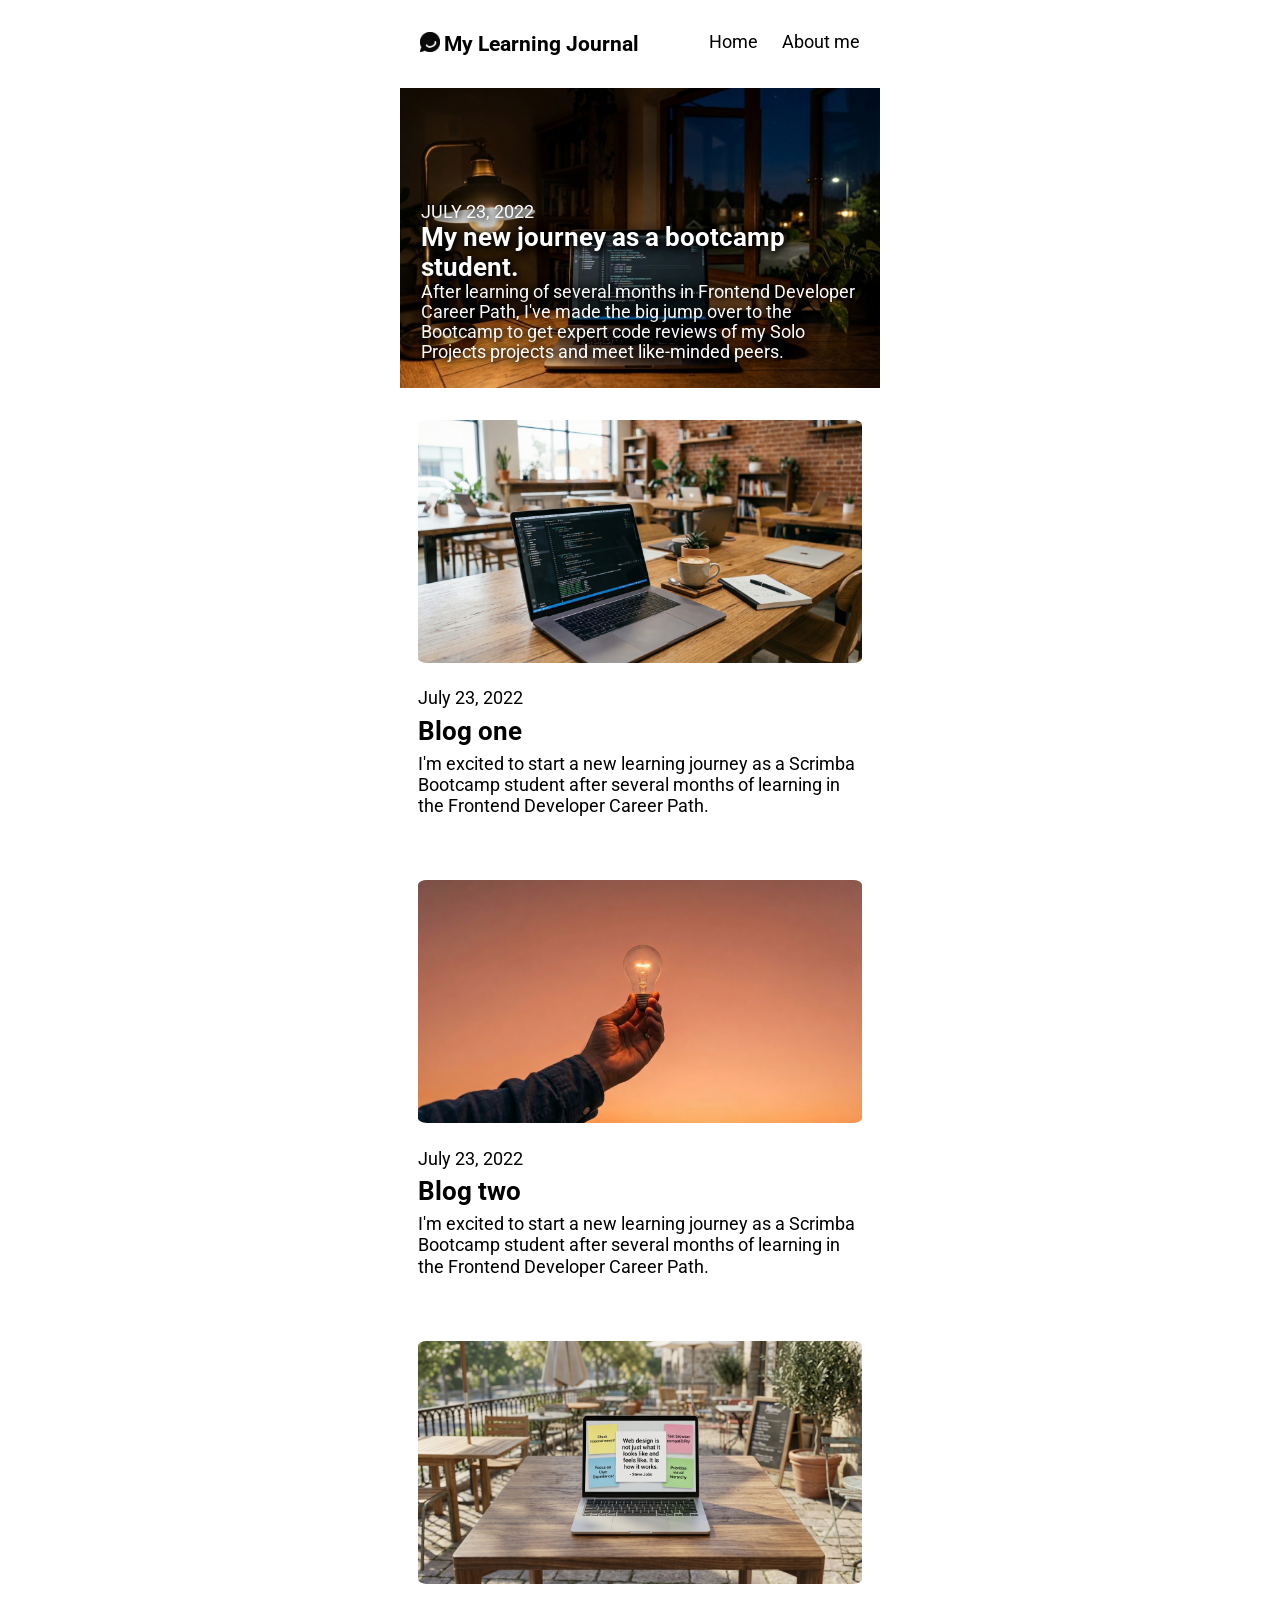
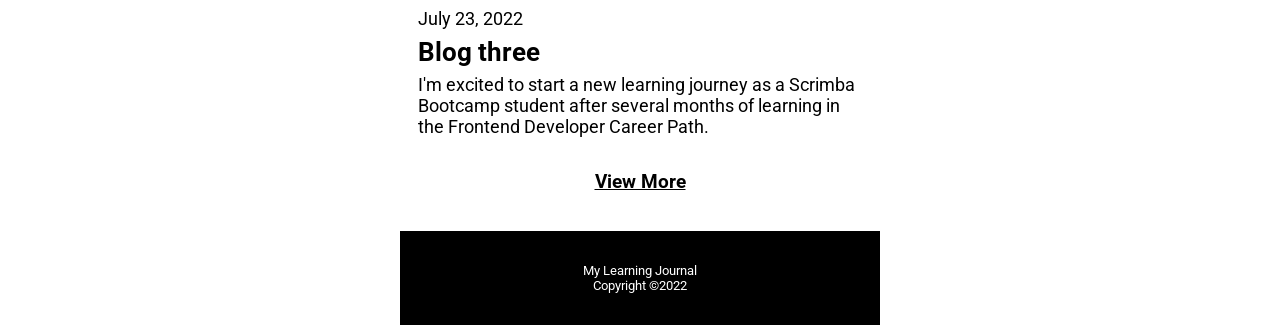
==== index.html @ baac4499 "Added image files and uptated html and css" ====
<!DOCTYPE html>
<html lang="en">
<head>
    <meta charset="UTF-8">
    <meta name="viewport" content="width=device-width, initial-scale=1.0">
    <title>Learning Journal</title>
    <link rel="stylesheet" href="styles.css">
    <link rel="preconnect" href="https://fonts.googleapis.com">
    <link rel="preconnect" href="https://fonts.gstatic.com" crossorigin>
    <link href="https://fonts.googleapis.com/css2?family=Roboto:ital,wght@0,100..900;1,100..900&display=swap" rel="stylesheet">
</head>
<body>

    <div class="background"></div>
    <div class="container">

        <header>
            <div class="title">
                <img class="logo" src="./images/learning-jounal-logo.png" width="20px" height="20px" alt="logo">
                <h3>My Learning Journal</h3>
            </div>
            <nav>
                <ul>
                    <li>Home</li>
                    <li>About me</li>
                </ul>
            </nav>
        </header>

        <section class="intro">
            <p>JULY 23, 2022</p>
            <h1>My new journey as a bootcamp student.</h1>
            <p>
                After learning of several months in Frontend Developer Career Path, I've made the big jump over to
                the Bootcamp to get expert code reviews of my Solo Projects projects and meet like-minded peers.
            </p>
        </section>

        <section class="gallery">
            <div class="blog one">
                <img src="./images/0vvVe.jpg" alt="">
                <p>July 23, 2022</p>
                <h2>Blog one</h2>
                <p class="blog-description">
                    I'm excited to start a new learning journey as a Scrimba Bootcamp student after several months
                    of learning in the Frontend Developer Career Path.
                </p>
            </div>
            <div class="blog two">
                <img src="./images/gL4C2.jpg" alt="">
                <p>July 23, 2022</p>
                <h2>Blog two</h2>
                <p class="blog-description">
                    I'm excited to start a new learning journey as a Scrimba Bootcamp student after several months
                    of learning in the Frontend Developer Career Path.
                </p>
            </div>
            <div class="blog three">
                <img src="./images/7neZ4.jpg" alt="">
                <p>July 23, 2022</p>
                <h2>Blog three</h2>
                <p class="blog-description">
                    I'm excited to start a new learning journey as a Scrimba Bootcamp student after several months
                    of learning in the Frontend Developer Career Path.
                </p>
            </div>
        </section>

        <a href="#">View More</a>

        <footer>
            <p>My Learning Journal</p>
            <p>Copyright &copy;2022</p>
        </footer>

    </div>

    <script src="script.js"></script>
</body>
</html>
---- styles.css ----
* {
    margin: 0;
    padding: 0;
    box-sizing: border-box;
}

.container {
    position: relative;
    width: 480px;
    margin: 0 auto;
    font-size: 1.1rem;
    font-family: "Roboto", sans-serif;
    z-index: 1;
    min-height: 100vh;
}

.background {
    position: fixed;
    top: 0;
    left: 0;
    height: 100%;
    width: 100%;
    filter: blur(8px);
    z-index: 0;
}


/* Header */

.title {
    display: flex;
}

nav > ul {
    list-style-type: none;
}

nav ul {
    display: flex;
    gap: 24px;
}

.logo {
    margin-right: 4px;
}

header {
    display: flex;
    justify-content: space-between;
    padding: 32px 20px;
}

/* Introduction */

.intro {
    background-image: url('./images/jBD2d.jpg');
    background-size: cover;
    background-position: center;
    background-repeat: no-repeat;
    height: 300px;
    color: #ffffff;
    display: flex;
    flex-direction: column;
    justify-content: center;
    padding-top: 5em;
    padding-left: 1.2em;
    padding-right: 1.2em;
}

.intro h1, .intro p {
    text-shadow: 
        0 0 10px rgba(0, 0, 0, 1),
        0 0 20px rgba(0, 0, 0, 0.8),
        2px 2px 6px rgba(0, 0, 0, 0.9);
}

/* Gallery */

.blog {
    padding: 1.8em 1em;
}

.blog > img {
    max-width: 100%;
    border-radius: 2%;
    margin-bottom: 1.2em;
}

h2 {
    margin-top: 0.3em;
    margin-bottom: 0.3em;
}

.blog-description {
    line-height: 1.2;
}

/* Link */

a {
    color: black;
    font-weight: bold;
    font-size: 1.2rem;
    display: flex;
    justify-content: center;
    margin-bottom: 2em;
}

footer {
    background-color: black;
    color: #ffffff;
    text-align: center;
    padding: 2.5em;
    font-size: 0.8rem;
}
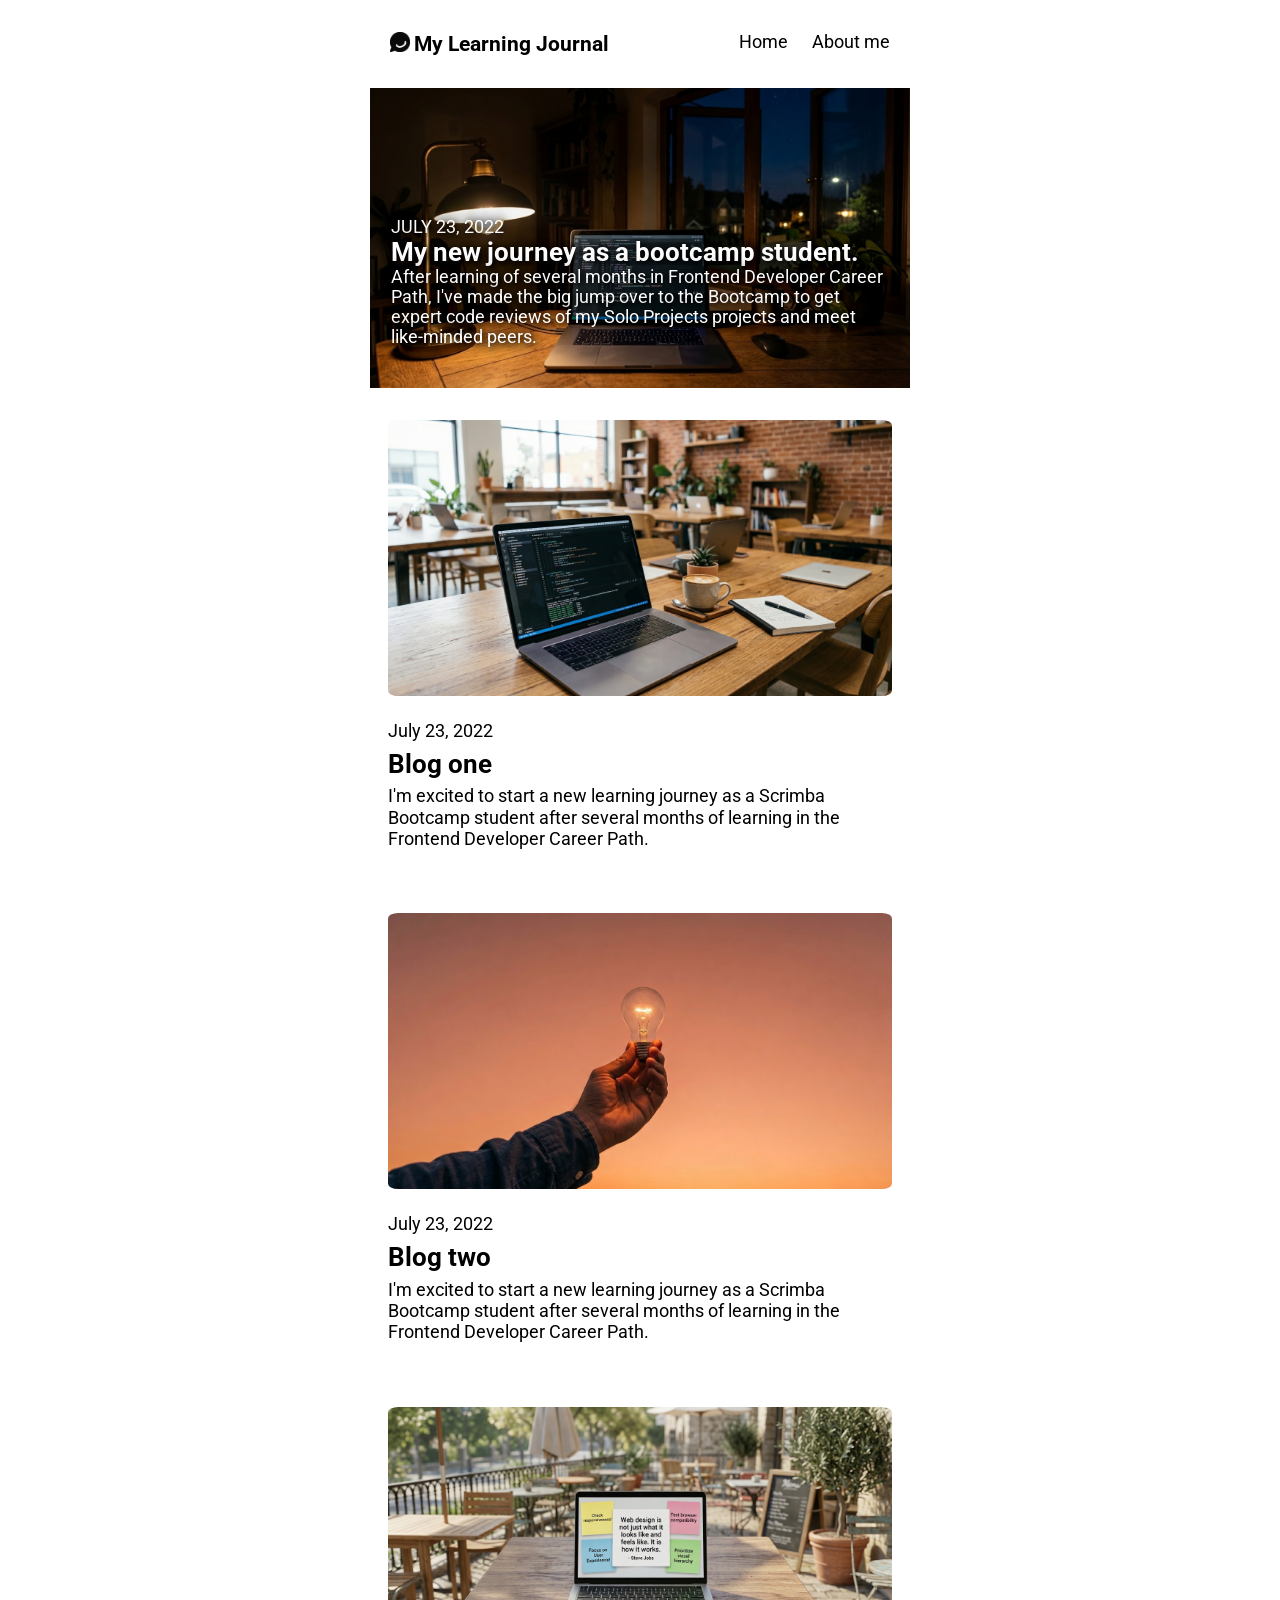
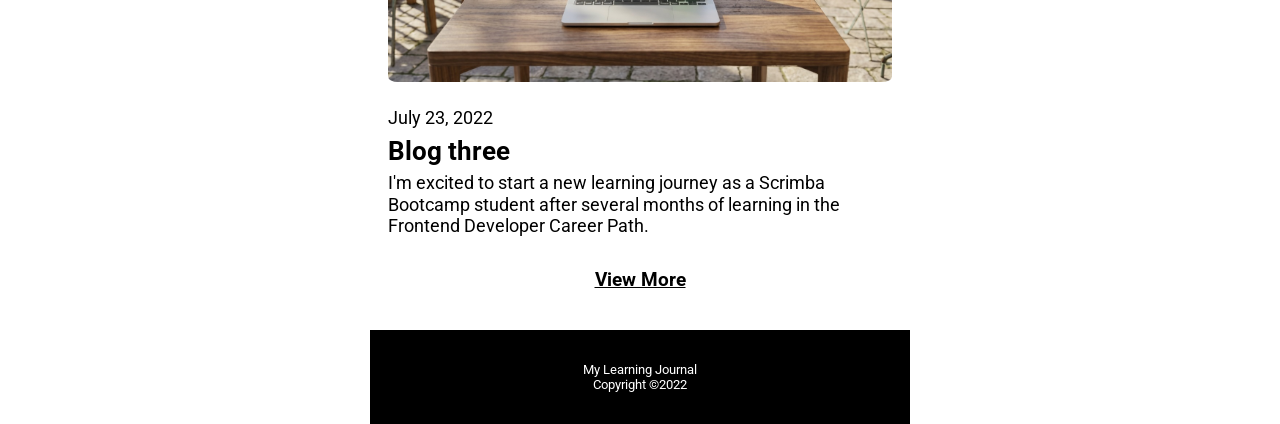
==== commit ac87c255: "updated footer" ====
--- a/index.html
+++ b/index.html
@@ -67,12 +67,11 @@
         </section>
 
         <a href="#">View More</a>
-
+        
         <footer>
             <p>My Learning Journal</p>
             <p>Copyright &copy;2022</p>
         </footer>
-
     </div>
 
     <script src="script.js"></script>
--- a/styles.css
+++ b/styles.css
@@ -6,7 +6,7 @@
 
 .container {
     position: relative;
-    width: 480px;
+    width: 540px;
     margin: 0 auto;
     font-size: 1.1rem;
     font-family: "Roboto", sans-serif;
@@ -107,6 +107,7 @@
 }
 
 footer {
+    width: 100%;
     background-color: black;
     color: #ffffff;
     text-align: center;
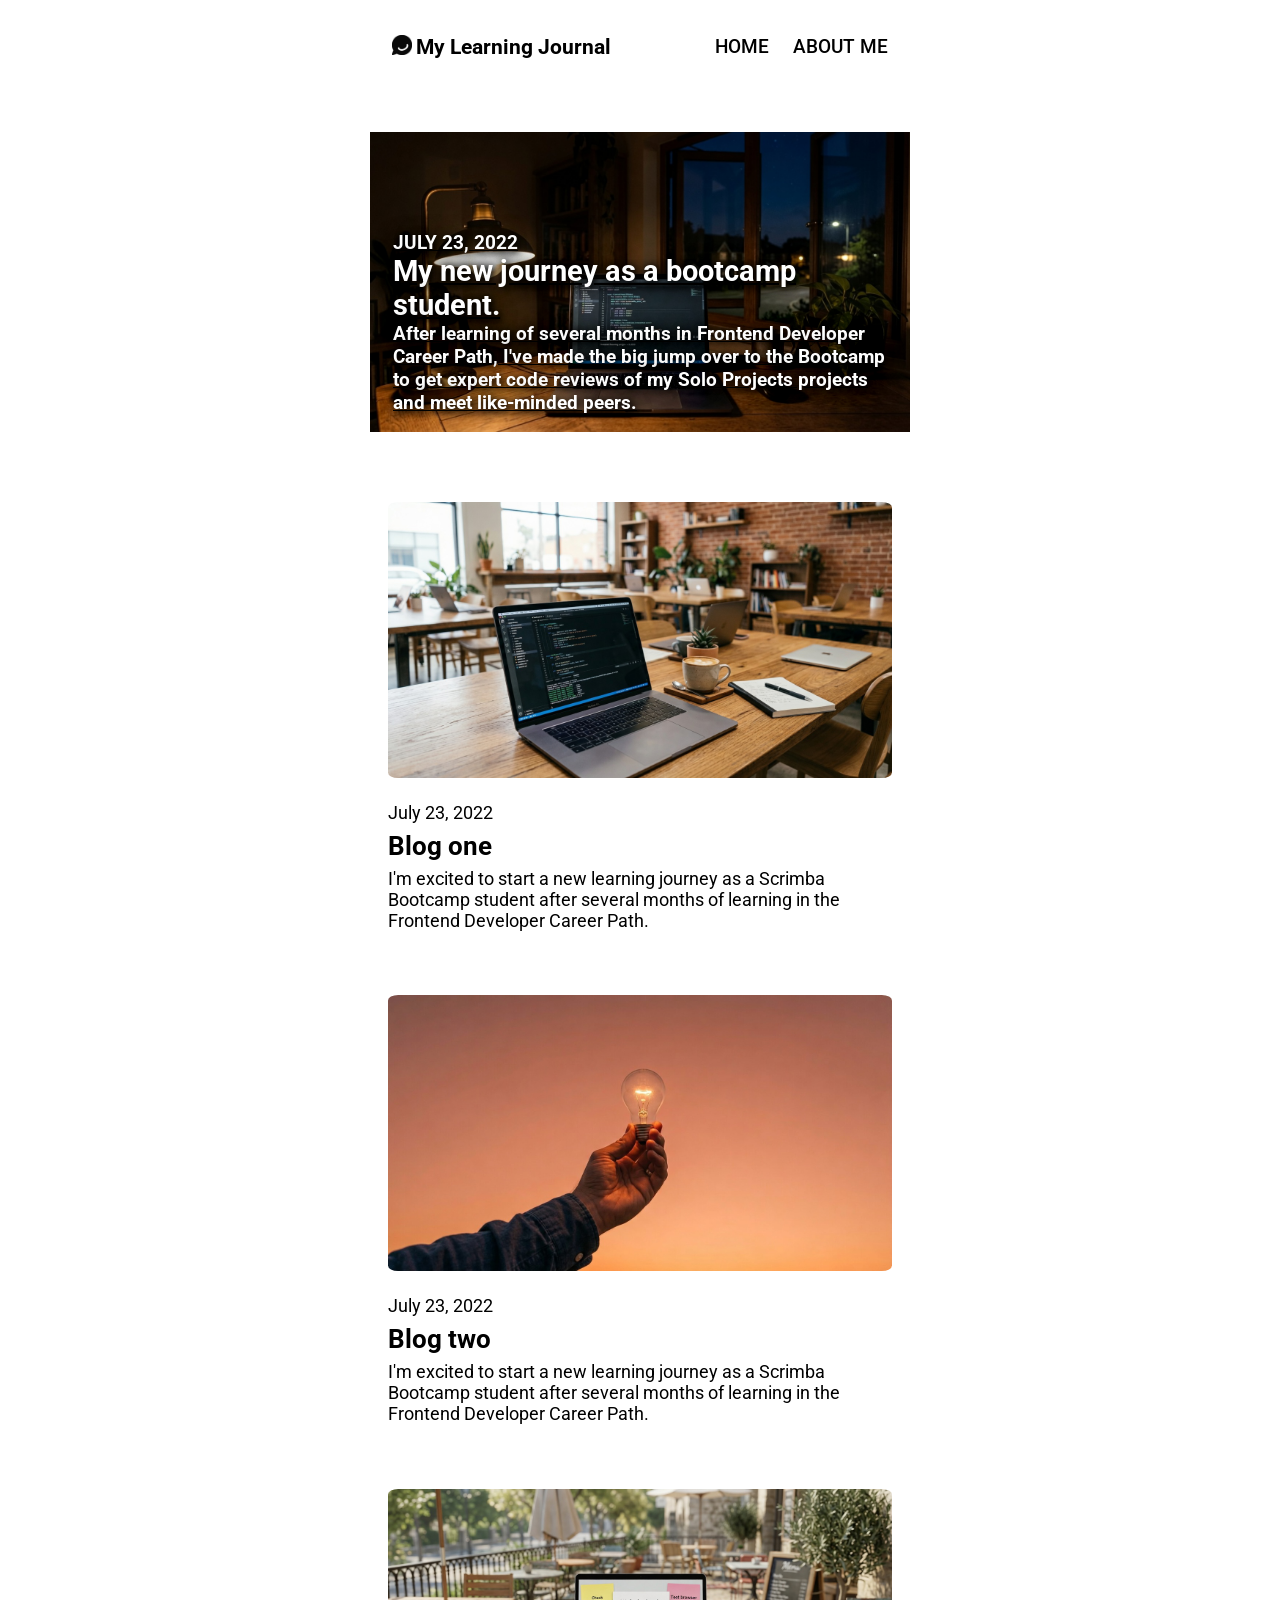
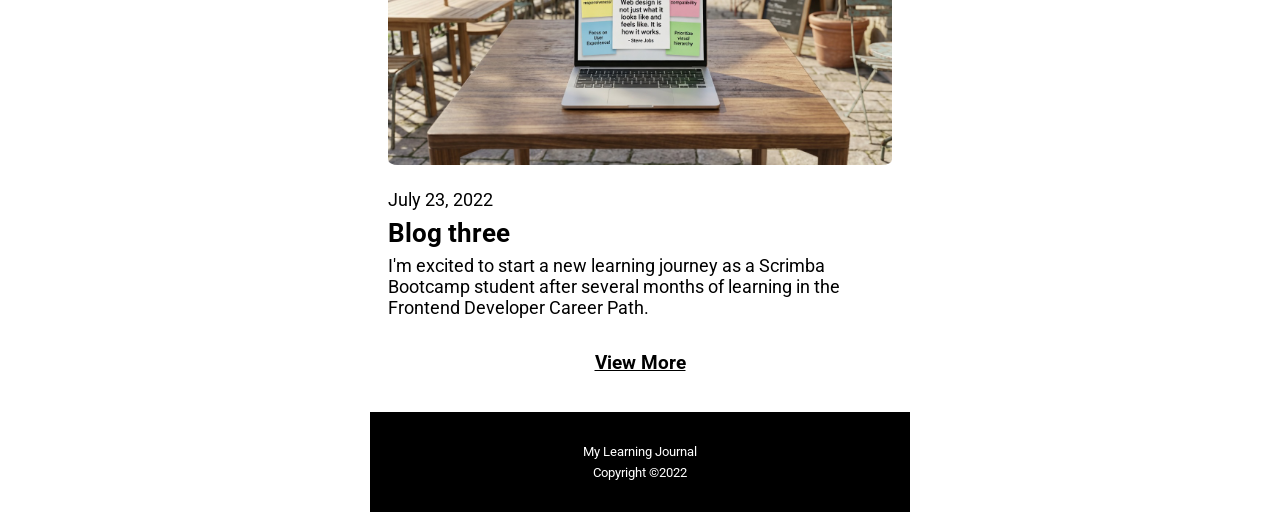
==== commit e5546367: "Updated CSS" ====
--- a/index.html
+++ b/index.html
@@ -21,20 +21,22 @@
             </div>
             <nav>
                 <ul>
-                    <li>Home</li>
-                    <li>About me</li>
+                    <li><a href="./index.html">HOME</a></li>
+                    <li><a href="./about.html">ABOUT ME</a></li>
                 </ul>
             </nav>
         </header>
 
-        <section class="intro">
-            <p>JULY 23, 2022</p>
-            <h1>My new journey as a bootcamp student.</h1>
-            <p>
-                After learning of several months in Frontend Developer Career Path, I've made the big jump over to
-                the Bootcamp to get expert code reviews of my Solo Projects projects and meet like-minded peers.
-            </p>
-        </section>
+        <a href="./introduction.html">
+            <section class="intro">
+                <p>JULY 23, 2022</p>
+                <h1>My new journey as a bootcamp student.</h1>
+                <p class="intro-desp">
+                    After learning of several months in Frontend Developer Career Path, I've made the big jump over to
+                    the Bootcamp to get expert code reviews of my Solo Projects projects and meet like-minded peers.
+                </p>
+            </section>
+        </a>
 
         <section class="gallery">
             <div class="blog one">
--- a/styles.css
+++ b/styles.css
@@ -47,7 +47,12 @@
 header {
     display: flex;
     justify-content: space-between;
-    padding: 32px 20px;
+    padding: 2em 1.25em;
+}
+
+li a {
+    text-decoration: none;
+    font-weight: 500;
 }
 
 /* Introduction */
@@ -62,9 +67,7 @@
     display: flex;
     flex-direction: column;
     justify-content: center;
-    padding-top: 5em;
-    padding-left: 1.2em;
-    padding-right: 1.2em;
+    padding: 5em 1.2em 0.8em 1.2em;
 }
 
 .intro h1, .intro p {
@@ -73,6 +76,52 @@
         0 0 20px rgba(0, 0, 0, 0.8),
         2px 2px 6px rgba(0, 0, 0, 0.9);
 }
+
+/* Introduction */
+
+.introduction-date {
+    margin-top: 2em;
+}
+
+.introduction h1 {
+    margin-top: 0.5em;
+    margin-bottom: 0.5em;
+}
+
+.introduction-img {
+    max-width: 100%;
+    margin-top: 1.5em;
+    border-radius: 2%;
+}
+
+h4:not(:last-of-type) {
+    margin-top: 1.5em;
+    margin-bottom: 1.5em;
+}
+
+h4:last-of-type {
+    margin-top: 1.5em;
+    text-align: center;
+}
+
+h4 + p {
+    margin-bottom: 1em;
+}
+
+/* About */
+
+.profile-pic {
+    height: 200px;
+    width: 170px;
+    border-radius: 50%;
+    margin-bottom: 1em;
+}
+
+.about-name {
+    width: 340px;
+    margin-bottom: 1em;
+}
+
 
 /* Gallery */
 
@@ -106,6 +155,8 @@
     margin-bottom: 2em;
 }
 
+/* Footer */
+
 footer {
     width: 100%;
     background-color: black;
@@ -113,4 +164,9 @@
     text-align: center;
     padding: 2.5em;
     font-size: 0.8rem;
-}+}
+
+footer  p:first-of-type {
+    margin-bottom: 0.5em;
+}
+
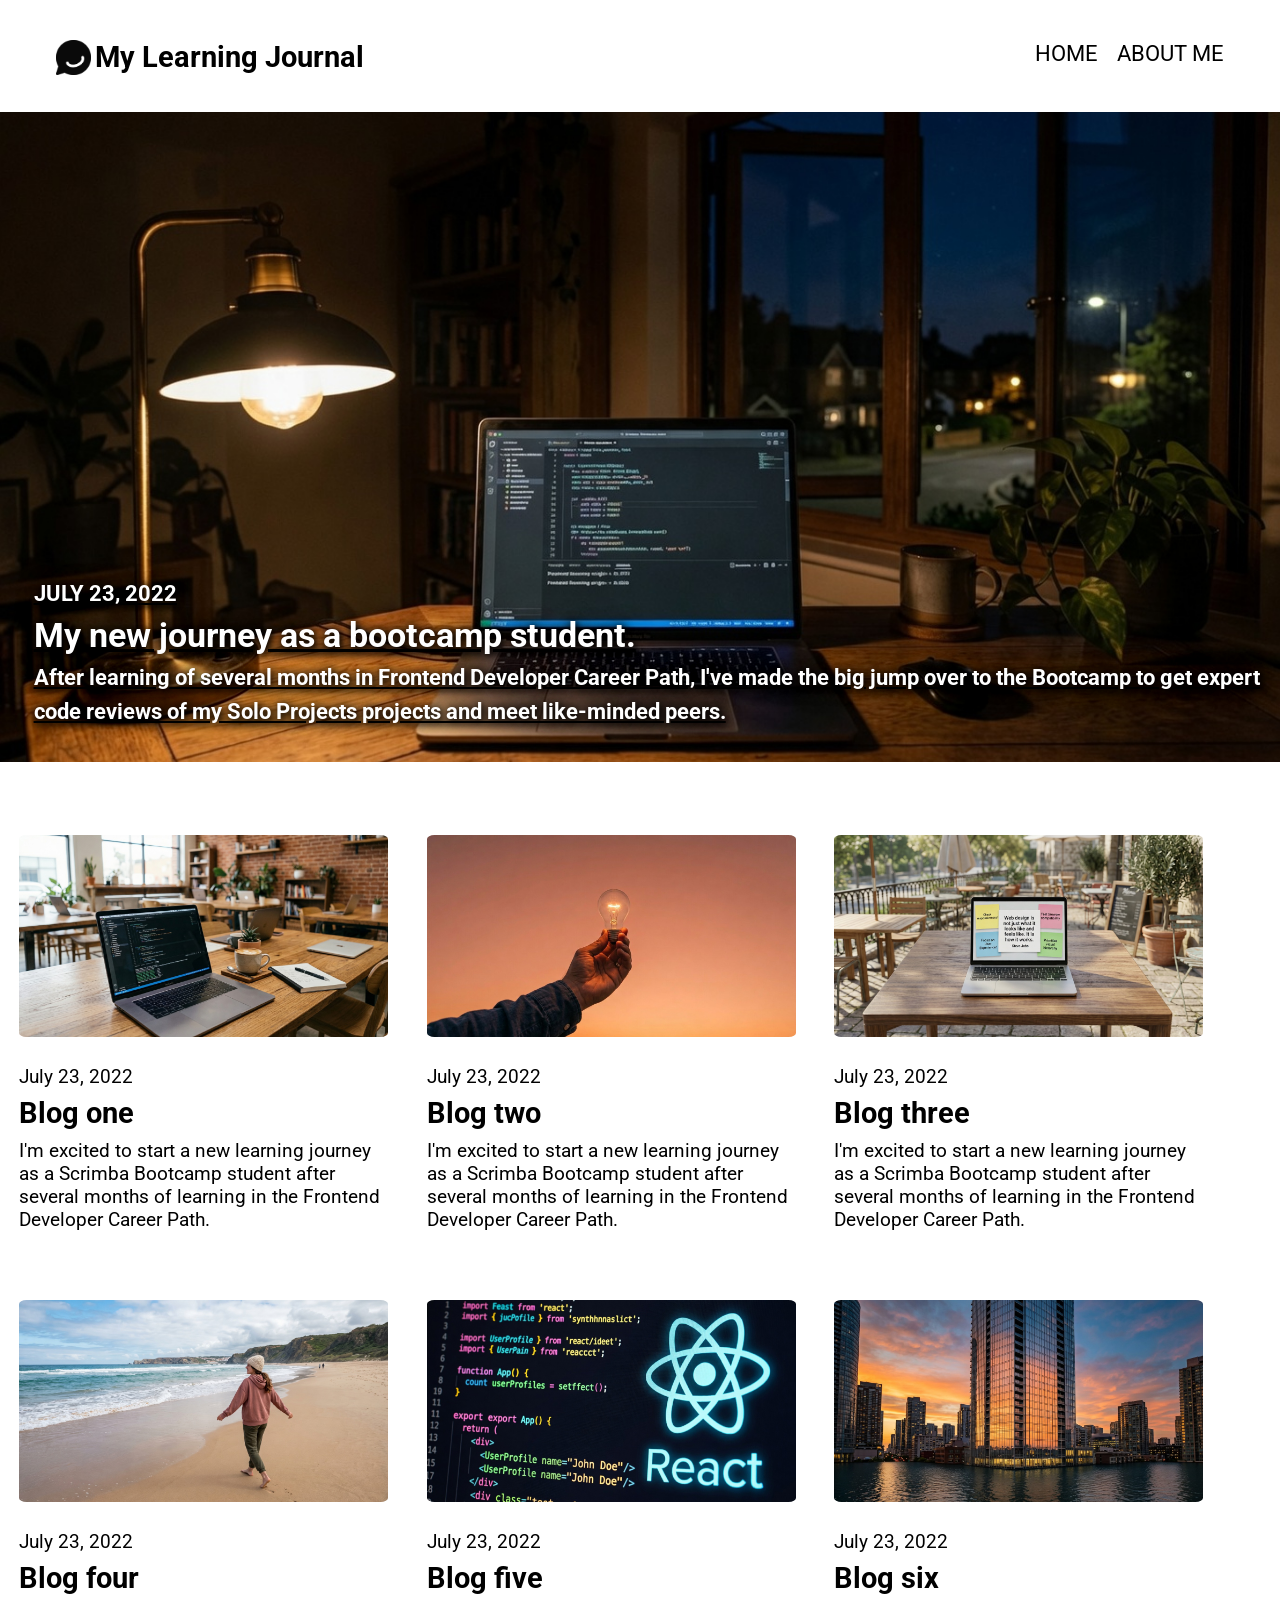
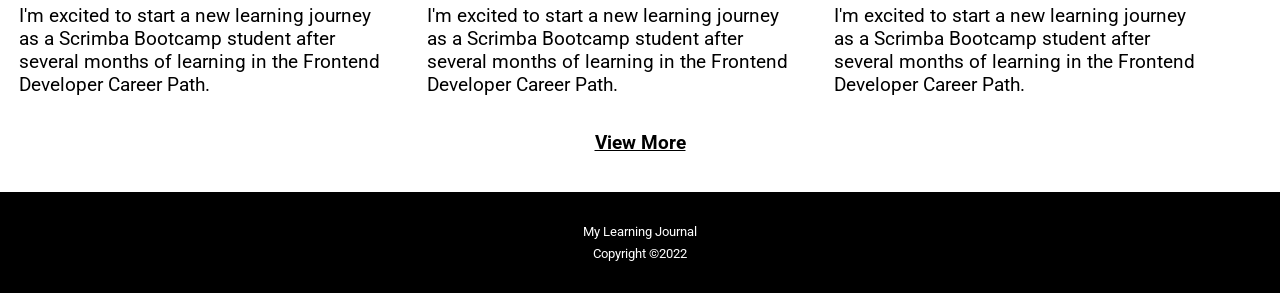
==== commit 31b34973: "Updated desktop version" ====
--- a/index.html
+++ b/index.html
@@ -11,7 +11,6 @@
 </head>
 <body>
 
-    <div class="background"></div>
     <div class="container">
 
         <header>
@@ -66,6 +65,33 @@
                     of learning in the Frontend Developer Career Path.
                 </p>
             </div>
+            <div class="blog four">
+                <img src="./images/w2HVJ.jpg" alt="">
+                <p>July 23, 2022</p>
+                <h2>Blog four</h2>
+                <p class="blog-description">
+                    I'm excited to start a new learning journey as a Scrimba Bootcamp student after several months
+                    of learning in the Frontend Developer Career Path.
+                </p>
+            </div>
+            <div class="blog five">
+                <img src="./images/vjXK6.jpg" alt="">
+                <p>July 23, 2022</p>
+                <h2>Blog five</h2>
+                <p class="blog-description">
+                    I'm excited to start a new learning journey as a Scrimba Bootcamp student after several months
+                    of learning in the Frontend Developer Career Path.
+                </p>
+            </div>
+            <div class="blog six">
+                <img src="./images/bfB13.jpg" alt="">
+                <p>July 23, 2022</p>
+                <h2>Blog six</h2>
+                <p class="blog-description">
+                    I'm excited to start a new learning journey as a Scrimba Bootcamp student after several months
+                    of learning in the Frontend Developer Career Path.
+                </p>
+            </div>
         </section>
 
         <a href="#">View More</a>
--- a/styles.css
+++ b/styles.css
@@ -6,29 +6,22 @@
 
 .container {
     position: relative;
-    width: 540px;
+    width: 100%;
     margin: 0 auto;
-    font-size: 1.1rem;
+    font-size: 1rem;
     font-family: "Roboto", sans-serif;
-    z-index: 1;
     min-height: 100vh;
-}
-
-.background {
-    position: fixed;
-    top: 0;
-    left: 0;
-    height: 100%;
-    width: 100%;
-    filter: blur(8px);
-    z-index: 0;
-}
-
+    /* padding: 0 1em; */
+}
 
 /* Header */
 
 .title {
     display: flex;
+}
+
+.title h3 {
+    font-size: 1.2rem;
 }
 
 nav > ul {
@@ -37,11 +30,11 @@
 
 nav ul {
     display: flex;
-    gap: 24px;
+    gap: 0.8em;
 }
 
 .logo {
-    margin-right: 4px;
+    margin-right: 0.25em;
 }
 
 header {
@@ -52,7 +45,8 @@
 
 li a {
     text-decoration: none;
-    font-weight: 500;
+    font-weight: 400;
+    font-size: 1.1rem;
 }
 
 /* Introduction */
@@ -67,7 +61,7 @@
     display: flex;
     flex-direction: column;
     justify-content: center;
-    padding: 5em 1.2em 0.8em 1.2em;
+    padding: 5em 1.2em 1.3em 1.2em;
 }
 
 .intro h1, .intro p {
@@ -79,8 +73,8 @@
 
 /* Introduction */
 
-.introduction-date {
-    margin-top: 2em;
+.introduction {
+    padding: 0 1em;
 }
 
 .introduction h1 {
@@ -109,6 +103,10 @@
 }
 
 /* About */
+
+.about {
+    padding: 0 1em;
+}
 
 .profile-pic {
     height: 200px;
@@ -124,6 +122,10 @@
 
 
 /* Gallery */
+
+.gallery {
+    margin: 0 auto;
+}
 
 .blog {
     padding: 1.8em 1em;
@@ -170,3 +172,165 @@
     margin-bottom: 0.5em;
 }
 
+@media (min-width: 481px) and (max-width: 768px) {
+    .container {
+        width: 480px;
+    }
+
+    .logo {
+        width: 20px;
+        height: 20px;
+    }
+}
+
+@media (min-width: 1024px) {
+
+    .container {
+        width: 100%;
+    }
+
+    .logo {
+        width: 35px;
+        height: 35px;
+    }
+
+    .title h3 {
+        font-size: 1.8rem;
+    }
+
+    li a {
+        font-size: 1.4rem;
+        cursor: pointer;
+    }
+
+    li a:hover {
+        color: #640D14;
+        text-decoration: underline;
+    }
+
+    li a:active, li a:focus {
+        color: brown;
+    }
+
+    nav ul {
+        display: flex;
+        gap: 1.2em;
+    }
+
+    header {
+        padding: 2.5em 3.5em 0;
+        position: fixed;
+        top: 0;
+        left: 0;
+        width: 100%;
+        z-index: 10;
+        background-color: #ffffff;
+    }
+
+    .intro {
+        width: 100%;
+        height: 650px;
+        display: flex;
+        justify-content: flex-end;
+        padding: 0 0 1.5em 1.5em;
+        line-height: 1.5;
+        font-size: 1.4rem;
+        margin-top: 5em;
+    }
+
+    .gallery {
+        display: flex;
+        flex-direction: row;
+        font-size: 1.2em;
+        flex-wrap: wrap;
+        width: 100%;
+        /* gap: 1em; */
+    }
+
+    .blog {
+        /* flex: 1; */
+        width: calc(33.33% - 1em);
+    }
+
+    .blog > img {
+        width: 100%;
+        object-fit: cover;
+    }
+
+    .introduction-desc {
+        width: 65%;
+        padding: 3em;
+        margin: 4em 2em 0 3em;
+        font-size: 1.3rem;
+    }
+
+    .introduction-img {
+        display: block;
+        margin: 0 auto;
+        width: 87%;
+        border-radius: 0%;
+}
+
+    .introduction-details {
+        font-size: 1.3rem;
+        width: 80%;
+        margin: 2em auto;
+        line-height: 1.2;
+    }
+
+    .introduction-details  h3 {
+        margin-top: 2em;
+        margin-bottom: 1em;
+    }
+
+    .introduction-details h3 + p {
+        margin-bottom: 0.5em;
+    }
+
+    .recent-posts {
+        font-size: 1.6rem;
+    }
+
+    .profile {
+        margin: 10em 10em 3em 10em;
+        /* padding: 3em 8em 3em 8em; */
+        display: flex;
+        justify-content:first baseline;
+        align-items: center;
+        gap: 2em;
+    }
+
+    #name {
+        color: #640D14;
+        font-size: 2.5rem;
+    }
+
+    .about-name {
+        width: 80%;
+        margin-bottom: 0.3em;
+    }
+
+    .about-name-desc {
+        width: 60%;
+        font-size: 1.2rem;
+    }
+
+    .about-desc {
+        width: 85%;
+        font-size: 1.2rem;
+        margin: 0 auto;
+        line-height: 1.2;
+    }
+
+    .about-desc h3 {
+        margin-bottom: 1em;
+    }
+
+    .about-desc h3:last-of-type {
+        margin-top: 1em;
+    }
+
+    .about-desc h3 + p {
+        margin-bottom: 0.5em;
+    }
+}
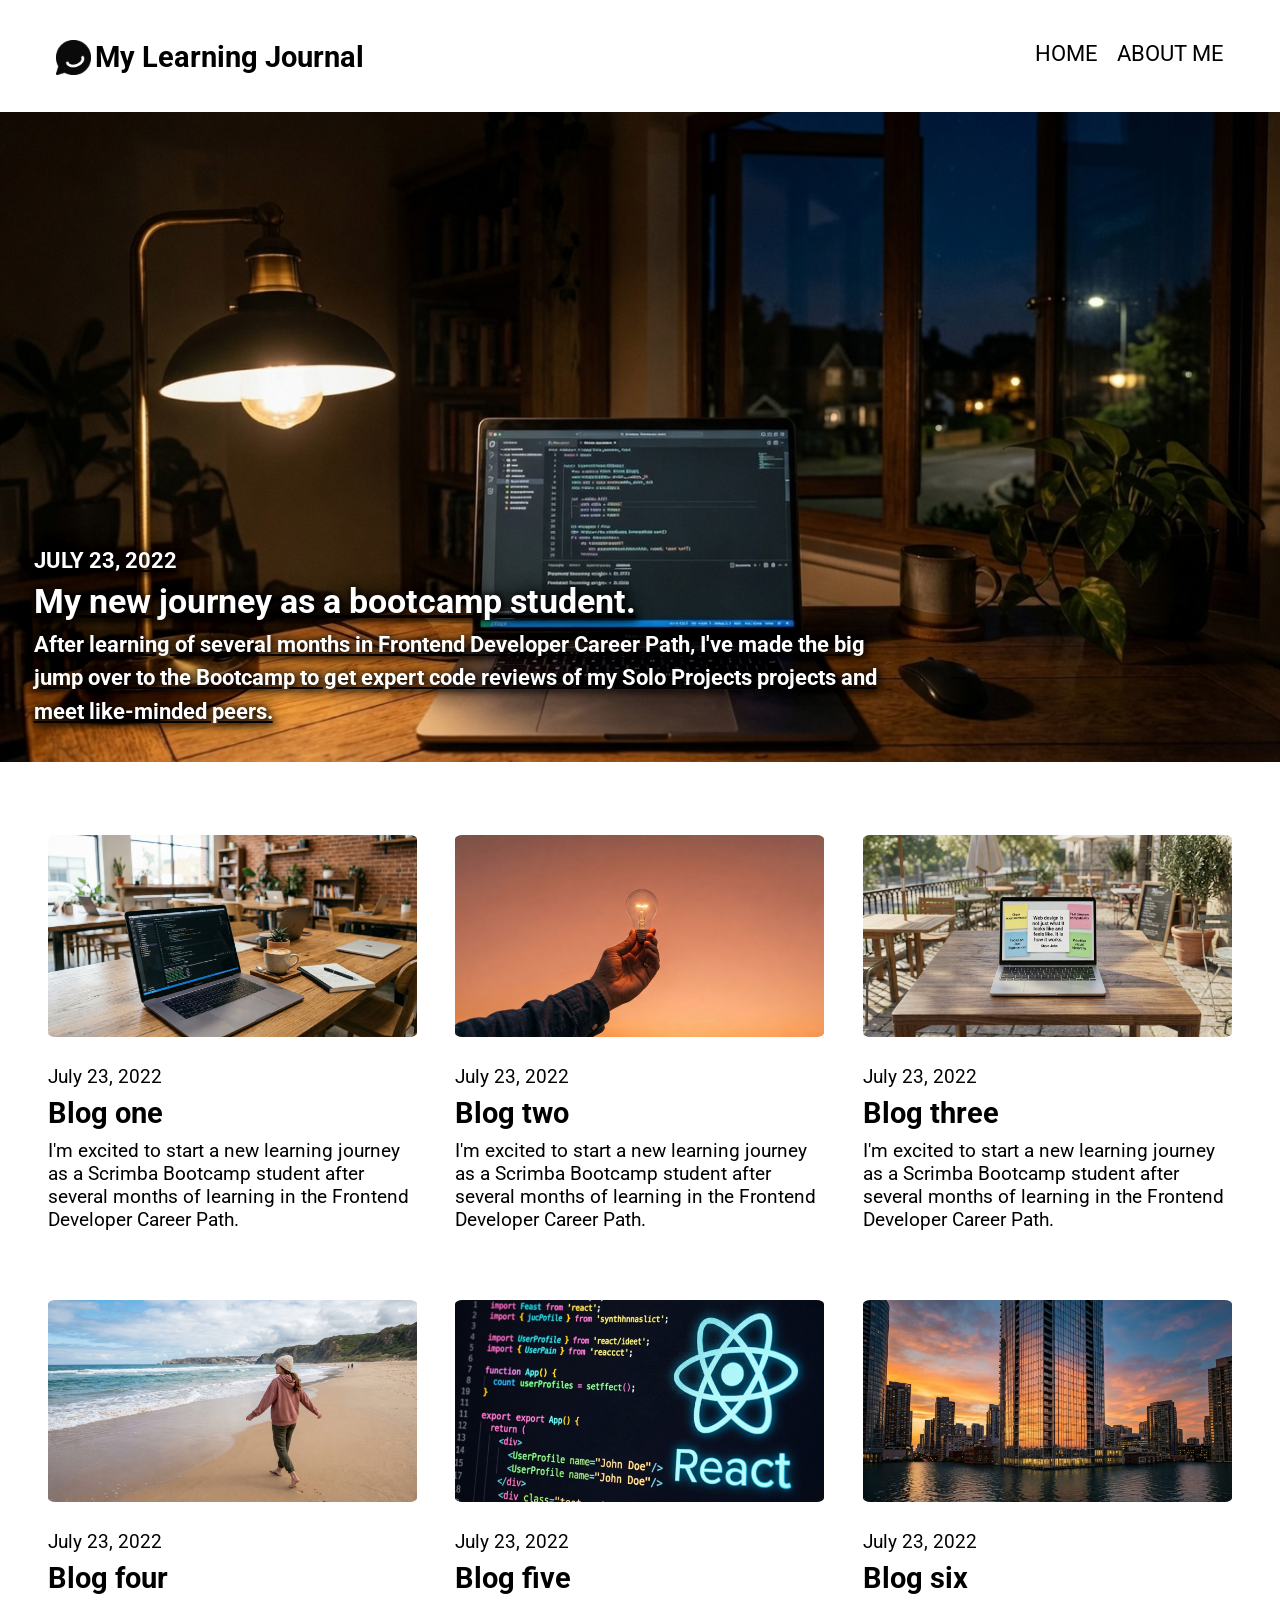
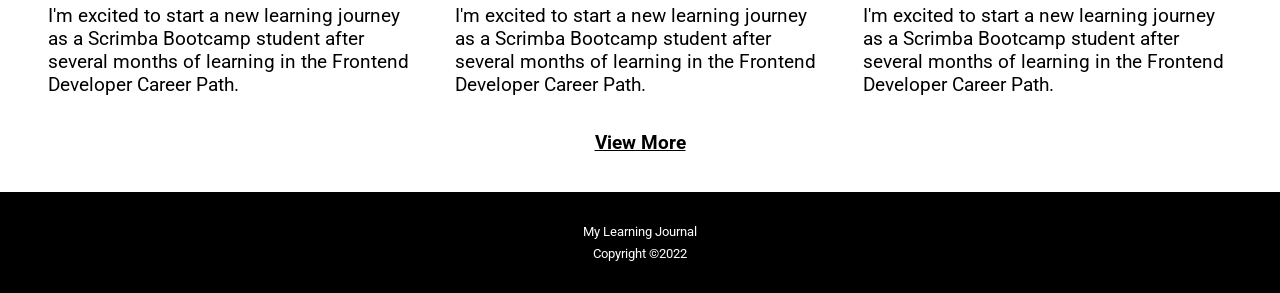
==== commit 71e4595f: "Added icon to title" ====
--- a/index.html
+++ b/index.html
@@ -4,6 +4,7 @@
     <meta charset="UTF-8">
     <meta name="viewport" content="width=device-width, initial-scale=1.0">
     <title>Learning Journal</title>
+    <link rel="icon" type="image/png" href="./images/learning-jounal-logo.png">
     <link rel="stylesheet" href="styles.css">
     <link rel="preconnect" href="https://fonts.googleapis.com">
     <link rel="preconnect" href="https://fonts.gstatic.com" crossorigin>
--- a/styles.css
+++ b/styles.css
@@ -12,6 +12,7 @@
     font-family: "Roboto", sans-serif;
     min-height: 100vh;
     /* padding: 0 1em; */
+    overflow-x: hidden;
 }
 
 /* Header */
@@ -174,12 +175,43 @@
 
 @media (min-width: 481px) and (max-width: 768px) {
     .container {
-        width: 480px;
+        width: 100%;
     }
 
     .logo {
         width: 20px;
         height: 20px;
+    }
+
+    .introduction-details h3 {
+        margin-top: 1.5em;
+        margin-bottom: 1em;
+    }
+
+    .introduction-details h3 + p {
+        margin-bottom: 0.5em;
+    }
+
+    .introduction-details p {
+        line-height: 1.2;
+    }
+
+    footer {
+        width: 100%;
+        margin: 0;
+    }
+
+    .about-desc h3 {
+        margin-top: 1em;
+        margin-bottom: 0.5em;
+    }
+
+    .about-desc h3 + p {
+        margin-bottom: 0.5em;
+    }
+
+    .about-desc p, .about-name-desc p {
+        line-height: 1.2;
     }
 }
 
@@ -238,6 +270,10 @@
         margin-top: 5em;
     }
 
+    .intro-desp {
+        width: 70%;
+    }
+
     .gallery {
         display: flex;
         flex-direction: row;
@@ -245,6 +281,7 @@
         flex-wrap: wrap;
         width: 100%;
         /* gap: 1em; */
+        margin-left: 1.5em;
     }
 
     .blog {
